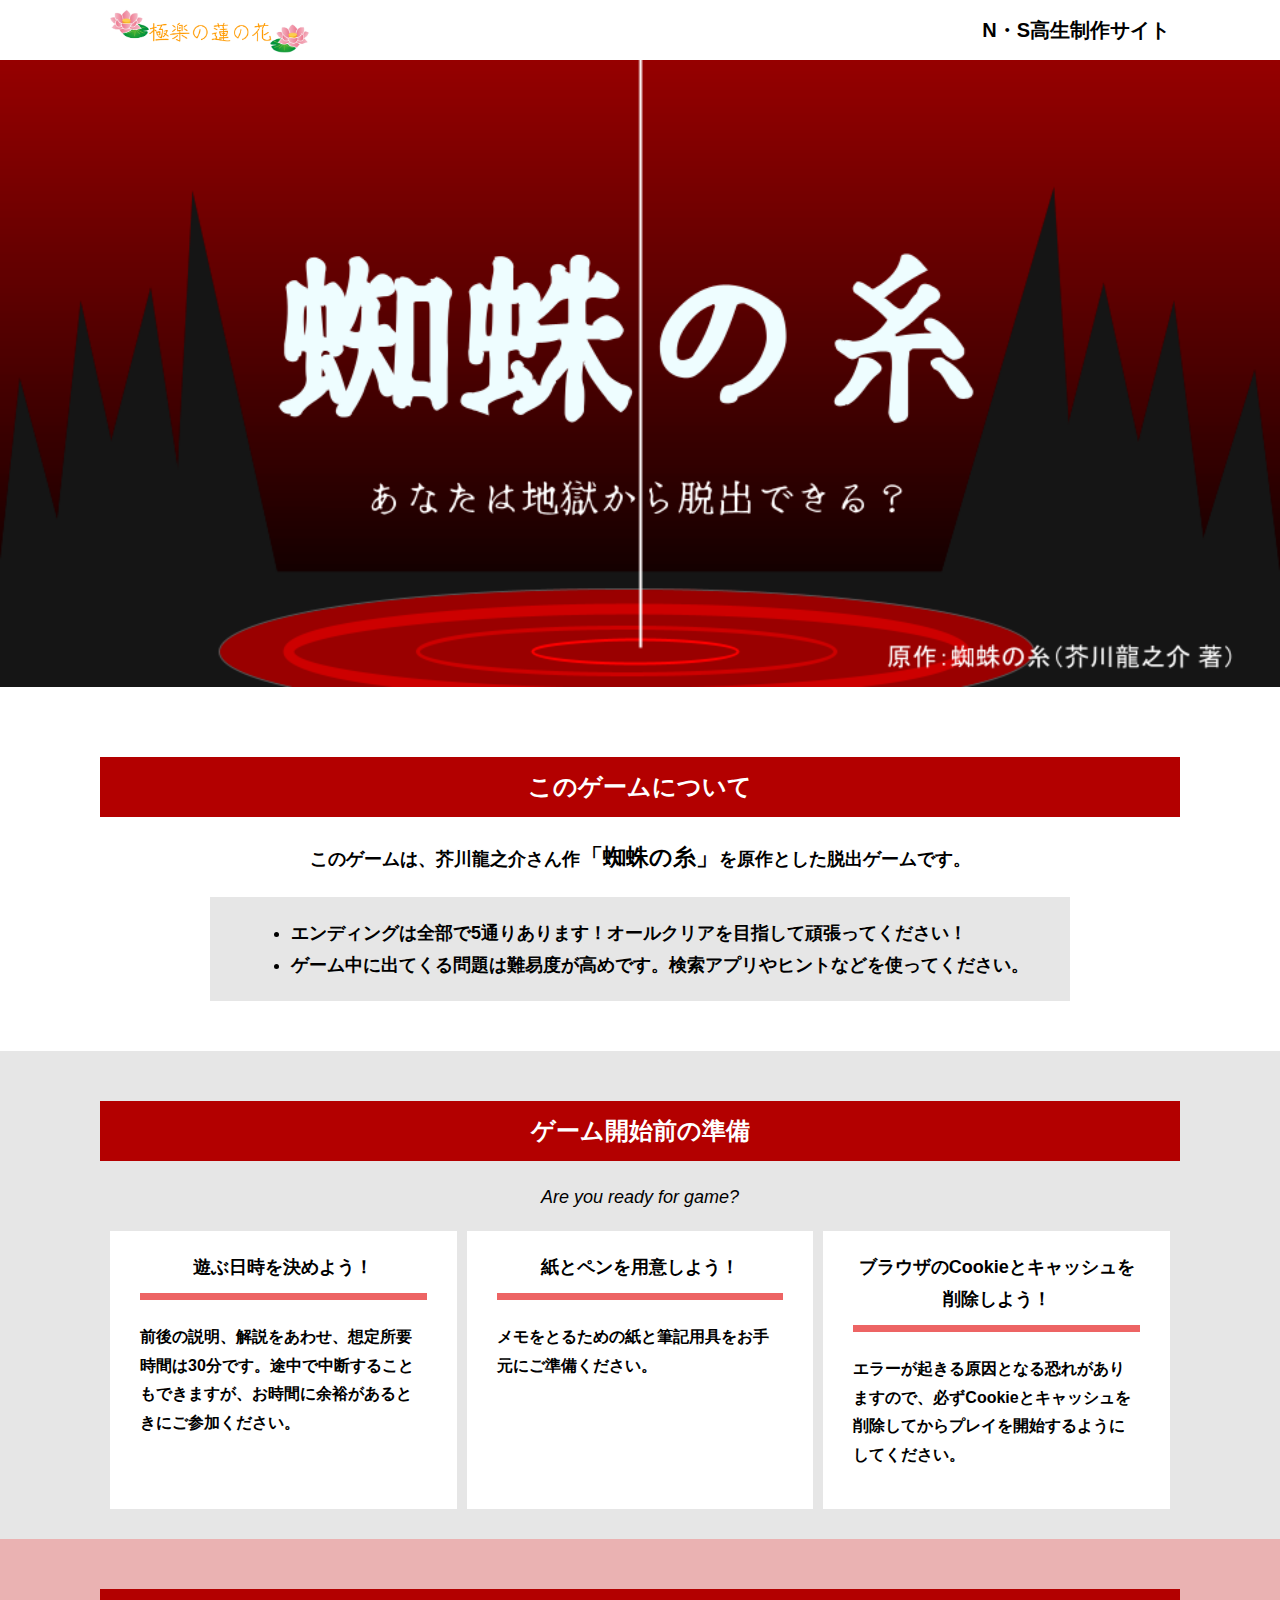
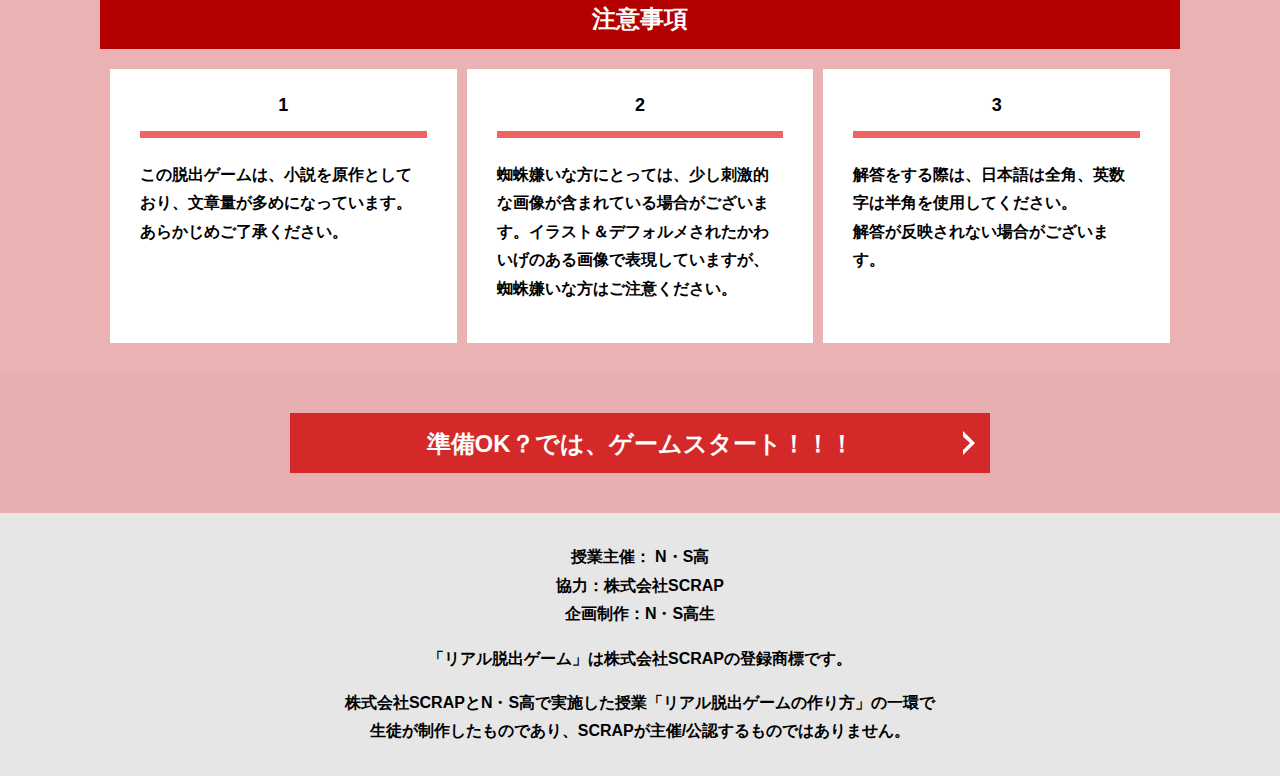
==== index.html @ 02ad41c4 "Add files via upload" ====
<!DOCTYPE html>
<html lang="ja">
<head>
  <meta charset="UTF-8">
  <meta http-equiv="X-UA-Compatible" content="IE=edge">
  <meta name="viewport" content="width=device-width, initial-scale=1.0">
  <title>蜘蛛の糸 : 脱出ゲーム │ Project N</title>
  <link rel="stylesheet" href="assets/css/normalize.css">
  <link rel="stylesheet" href="assets/css/style.css">
</head>
<body>
  <svg width="0" height="0" class="hidden">
    <symbol xmlns="http://www.w3.org/2000/svg" viewBox="0 0 12.47 24.94" id="arrow" class="arrow_svg">
      <title>arrow</title>
      <polygon points="0 24.94 0 19.66 7.35 12.47 0 5.92 0 0 12.47 12.47 0 24.94"/>
    </symbol>
  </svg>
  <header class="header">
    <div class="container">
      <div class="header__logo"><img src="assets/images/logo.png" alt="チームロゴ"></div>
      <div class="header__name">N・S高生制作サイト</div>
    </div>
  </header>
  <main class="main index-page">
    <!-- タイトルエリア　ここから -->
    <h1 class="main-title"><img src="assets/images/main_image.png" alt=""></h1>
    <!-- タイトルエリア　ここまで -->
    <section class="section section--story">
      <div class="container">
        <h2 class="section-title section-title--keycolor">このゲームについて</h2>
        <div class="story">
          <p class="text-center">
            このゲームは、芥川龍之介さん作<b class="bigmoji">「蜘蛛の糸」</b>を原作とした脱出ゲームです。
          </p>
          <div class="story__note__outer bg-color--gray">
            <ul class="story__note">
              <li>エンディングは全部で5通りあります！オールクリアを目指して頑張ってください！</li>
              <li>ゲーム中に出てくる問題は難易度が高めです。検索アプリやヒントなどを使ってください。</li>
            </ul>
          </div>
        </div>
      </div>
    </section>
    <section class="section bg-color--gray">
      <div class="container">
        <h2 class="section-title">ゲーム開始前の準備</h2>
        <p class="font-eng text-center">Are you ready for game?</p>
        <!--
          class名"row"内のclass名"column"が横並びになります。
          改行する場合は以下のように追加してください。
          <div class="row">
            <div class="column">
              ～ 内容 ～
            </div>
          </div>
        -->
        <div class="row">
          <div class="column">
            <div class="card">
              <h3 class="card__title3">遊ぶ日時を決めよう！</h3>
              <p class="card__content3">前後の説明、解説をあわせ、想定所要時間は30分です。途中で中断することもできますが、お時間に余裕があるときにご参加ください。</p>
            </div>
          </div>
          <div class="column">
            <div class="card">
              <h3 class="card__title3">紙とペンを用意しよう！</h3>
              <p class="card__content3">メモをとるための紙と筆記用具をお手元にご準備ください。</p>
            </div>
          </div>
          <div class="column">
            <div class="card">
              <h3 class="card__title3">ブラウザのCookieとキャッシュを<br>削除しよう！</h3>
              <p class="card__content3">エラーが起きる原因となる恐れがありますので、必ずCookieとキャッシュを削除してからプレイを開始するようにしてください。</p>
            </div>
          </div>
        </div>
      </div>
    </section>
    <section class="section bg-color--subcolor">
      <div class="container">
        <h2 class="section-title">注意事項</h2>
        <div class="row">
          <div class="column">
            <div class="card">
              <h3 class="card__title3">1</h3>
              <p class="card__content3">
                この脱出ゲームは、小説を原作としており、文章量が多めになっています。あらかじめご了承ください。
              </p>
            </div>
          </div>
          <div class="column">
            <div class="card">
              <h3 class="card__title3">2</h3>
              <p class="card__content3">
                蜘蛛嫌いな方にとっては、少し刺激的な画像が含まれている場合がございます。イラスト＆デフォルメされたかわいげのある画像で表現していますが、蜘蛛嫌いな方はご注意ください。
              </p>
            </div>
          </div>
          <div class="column">
            <div class="card">
              <h3 class="card__title3">3</h3>
              <p class="card__content3">
                解答をする際は、日本語は全角、英数字は半角を使用してください。<br>解答が反映されない場合がございます。
              </p>
            </div>
          </div>
        </div>
      </div>
    </section>
    <section class="section bg-color--keycolor">
      <div class="container">
        <a class="btn" href="main1.html">準備OK？では、ゲームスタート！！！<svg class="btn__arrow"><use xlink:href="#arrow"></use></svg></a>
      </div>
    </section>
  </main>
  <footer class="footer section bg-color--gray">
    <div class="container">
      <p class="text-center">授業主催： N・S高<br>協力：株式会社SCRAP<br>企画制作：N・S高生</p>
      <p class="text-center">「リアル脱出ゲーム」は株式会社SCRAPの登録商標です。</p>
      <p class="text-center">株式会社SCRAPとN・S高で実施した授業「リアル脱出ゲームの作り方」の一環で<br>生徒が制作したものであり、SCRAPが主催/公認するものではありません。</p>
    </div>
  </footer>
</body>
</html>
---- assets/css/style.css ----
@charset "UTF-8";
/****************************
 * 共通CSSのテンプレートです。
*****************************/
*,
*::before,
*::after {
  -webkit-box-sizing: border-box;
          box-sizing: border-box;
}

html {
  font-size: 18px;
  -webkit-box-sizing: border-box;
          box-sizing: border-box;
}

body {
  overflow-x: hidden;
  font-family: "游ゴシック体", "Yu Gothic", YuGothic, "ヒラギノ角ゴ Pro", "Hiragino Kaku Gothic Pro", "メイリオ", "Meiryo", sans-serif;
  font-size: 18px;
  line-height: 1.77778;
  font-weight: bold;
  text-decoration: none;
  border: none;
  list-style: none;
  color: #000;
  margin: 0;
}

img {
  width: 100%;
}

figure {
  margin: 0;
}

figcaption {
  margin-top: 30px;
  font-size: 14px;
}

@media screen and (max-width: 767px) {
  figcaption {
    font-size: 13px;
  }
}

input[type=text] {
  font-size: 18px;
  border: none;
  padding: 25px 35px;
  display: block;
  margin: 0 auto;
  max-width: 580px;
  width: 100%;
}

::-webkit-input-placeholder {
  color: #999;
}

:-ms-input-placeholder {
  color: #999;
}

::-ms-input-placeholder {
  color: #999;
}

::placeholder {
  color: #999;
}

button {
  cursor: pointer;
  display: block;
  border: none;
  margin: 0 auto;
  background-color: #7e0909;
  color: #fff;
  width: 287px;
  height: 55px;
}


/*******************
* Layout
*******************/
.section {
  padding-top: 30px;
  padding-bottom: 30px;
}

.section--clear {
  /* ステージクリア画面 */
  position: fixed;
  display: none;
  /* 読み込み時に一瞬表示されるのを防ぐ */
  -webkit-box-pack: center;
      -ms-flex-pack: center;
          justify-content: center;
  -webkit-box-align: center;
      -ms-flex-align: center;
          align-items: center;
  top: 0;
  bottom: 0;
  left: 0;
  right: 0;
  z-index: 200;
}

.section--clear.isClear {
  display: -webkit-box;
  display: -ms-flexbox;
  display: flex;
}

.container {
  width: 1100px;
  padding-left: 20px;
  padding-right: 20px;
  margin: 0 auto;
}

@media screen and (max-width: 1100px) {
  .container {
    width: calc(100% - 40px);
  }
}

.row {
  display: -webkit-box;
  display: -ms-flexbox;
  display: flex;
  -ms-flex-line-pack: stretch;
      align-content: stretch;
  gap: 10px;
}

.row + .row {
  margin-top: 20px;
}

.column {
  width: 100%;
}

.hint-page .card {
  height: auto;
}

.hint-page .card__content {
  display: none;
}

.hint-page .card__arrow {
  position: absolute;
  top: calc(50% - 12px);
  right: 45px;
  -webkit-transform: rotate(90deg);
          transform: rotate(90deg);
  -webkit-transition: all 0.3s;
  transition: all 0.3s;
  fill: #ffa0a0;
  width: 12px;
  height: 24px;
}

.hint-page .card.is-open .card__content {
  display: block;
}

.hint-page .card.is-open .card__arrow {
  -webkit-transform: rotate(-90deg);
          transform: rotate(-90deg);
}

.box {
  padding: 35px 30px;
}

.youtube {
  position: relative;
  width: 100%;
  padding-top: 56.25%;
}

.youtube iframe {
  position: absolute;
  top: 0;
  left: 0;
  width: 100%;
  height: 100%;
}

.youtube__container {
  max-width: 800px;
  margin: 0 auto;
}

/*********************
* Color
*********************/
.bg-color--keycolor {
  background-color: rgba(179, 0, 0, 0.315);
}

.bg-color--subcolor {
  background-color: rgba(185, 0, 0, 0.301);
}

.bg-color--gray {
  background-color: #e6e6e6;
}

/*********************
* title
**********************/
.main-title {
  margin: 0;
}

.sub-title {
  text-align: center;
  font-size: 18px;
  line-height: 1.66667;
}

.sub-title__bg {
  background-color: rgb(179, 0, 0);
  padding-left: 1rem;
  padding-right: 1rem;
}

.section-title {
  font-size: 24px;
  line-height: 1.75;
  text-align: center;
  padding: 9px 20px;
  background-color: rgb(179, 0, 0);
  margin-bottom: 20px;
  margin-left: -10px;
  margin-right: -10px;
  color: #fff;
}

.section-title__stage {
  display: inline-block;
  margin-right: 2rem;
}

.section-title--keycolorlight {
  background-color: rgb(179, 0, 0);
}

.section-title--keycolorlight .section-title__stage {
  color: #fff;
}

.section-title--keycolor {
  background-color: rgb(179, 0, 0);
}

.section-title--story {
  width: 330px;
  margin: 0 auto 20px;
}

.section-title--border {
  position: relative;
  font-size: 30px;
  text-align: center;
  line-height: 1.06667;
  margin: 0;
  padding-bottom: 15px;
  color: #701919;
}

.section-title--border::after {
  position: absolute;
  bottom: 0;
  left: calc(50% - 95px);
  display: block;
  content: '';
  background-color: #fff;
  height: 2.6px;
  width: 190px;
}

.section-title--border--final-1 {
  position: relative;
  font-size: 30px;
  text-align: center;
  line-height: 1.06667;
  margin: 0;
  padding-bottom: 15px;
  color: #701919;
}

/******************
* text
******************/
.font-eng {
  font-style: italic;
  font-weight: normal;
}

/*************************
* Button
*************************/
.btn {
  display: block;
  text-decoration: none;
  cursor: pointer;
  background-color: #d42929;
  color: #fff;
  font-size: 24px;
  line-height: 1.54167;
  text-align: center;
  padding: 11.5px;
  width: calc(100% - 40px);
  max-width: 700px;
  margin: 10px auto;
  position: relative;
}

.btn:hover {
  opacity: 0.7;
}

.btn__arrow {
  position: absolute;
  top: calc(50% - 12px);
  right: 15px;
  fill: #fff;
  width: 12px;
  height: 24px;
}

.btn-mainpage {
  display: block;
  text-decoration: none;
  cursor: pointer;
  background-color: #c01e1e;
  color: #fff;
  font-size: 24px;
  line-height: 1.54167;
  text-align: center;
  padding: 11.5px;
  width: calc(100% - 20px);
  max-width: 700px;
  margin: 10px auto;
  position: relative;
}

.btn-mainpage:hover {
  background-color: orangered;
}

.btn-12__arrow {
  position: absolute;
  top: calc(50% - 12px);
  right: 15px;
  fill: #fff;
  width: 12px;
  height: 24px;
}



/****************
* header
*****************/
.header {
  background-color: #fff;
  height: 60px;
}

.header .container {
  display: -webkit-box;
  display: -ms-flexbox;
  display: flex;
  -webkit-box-pack: justify;
      -ms-flex-pack: justify;
          justify-content: space-between;
  -webkit-box-align: center;
      -ms-flex-align: center;
          align-items: center;
  height: 100%;
}

.header__logo {
  width: 330px;
  height: 42px;
}

.header__name {
  font-size: 20px;
  line-height: 1.1;
}

.footer {
  font-size: 16px;
}

.footer p:first-child {
  margin-top: 0;
}

.footer p:last-child {
  margin-bottom: 0;
}

/********************
* main
********************/
.story__note {
  margin: 0;
}

.story__note__outer {
  width: 860px;
  display: -webkit-box;
  display: -ms-flexbox;
  display: flex;
  padding: 20px;
  margin: 20px auto;
  -webkit-box-pack: center;
      -ms-flex-pack: center;
          justify-content: center;
}

@media screen and (max-width: 940px) {
  .story__note__outer {
    width: 100%;
  }
}

.stage-column__container + .stage-column__container {
  border-top: 2px solid #fff;
}

.answer {
  font-size: 18px;
  margin-bottom: 20px;
  line-height: 80px;
  word-spacing: 20px;
}

.err-message {
  color: #c1272d;
  font-size: 18px;
  text-align: center;
}

.link-hint {
  text-align: center;
  display: block;
  margin-top: 20px;
}

.clear-message {
  background-color: #deb0b0;
  padding: 30px 30px 60px;
  position: relative;
}

.clear-message__title {
  position: relative;
  display: block;
  text-align: center;
  color: #701919;
  font-size: 30px;
  padding-bottom: 10px;
  margin-bottom: 35px;
}

.clear-message__title::after {
  content: '';
  position: absolute;
  display: block;
  width: 700px;
  height: 2px;
  background-color: #fff;
  bottom: 0;
  left: calc(50% - (700px/2));
}

.clear-message__content {
  text-align: left;
}

.clear-message__contentCenter {
  text-align: center;
}

.clear-message__btn {
  position: absolute;
  bottom: -30px;
  left: calc(50% - 144px);
  width: 288px;
  margin: 0;
}

/********************
* Utility
********************/
.text-center {
  text-align: center;
}

.text-left {
  text-align: left;
}

.text-right {
  text-align: right;
}

.hidden {
  display: none;
}

.header__logo{
  width:200px;
}

.image__hint2{
 width:100%; 
}

.bunsyou{
  text-indent: 1rem;
}
.danraku{
  padding-left: 1rem;
}
.strongred{
  color : red ;
}

.bigmoji{
  font-size: 23px;
}
.normal{
  font-weight: normal;
  font-size : 14px;
}
.paddingU{
  padding-bottom: 40px;
}
.textcenter{
  text-align: center;
}
.image__container_answerpage{
  text-align: center;
}
.column_right{
  padding-left: 2%;
}
.akaitori{
  max-width: 285px;
  text-align: center;
}
.kyuuji{
  border-width: 0px 0px 0px 3px;
  border-color: rgb(121, 0, 0);
  border-style: solid;
  padding-left: 10px;
}




/* end 5 color*/
.strongorange{
  color: rgb(255, 102, 0);
}
.section-title--border--final-2 {
  position: relative;
  font-size: 30px;
  text-align: center;
  line-height: 1.06667;
  margin: 0;
  padding-bottom: 15px;
  color: orange;
}
.bg-color--keycolor2 {
  background-color: rgba(255, 136, 0, 0.315);
}
.section-title2 {
  font-size: 24px;
  line-height: 1.75;
  text-align: center;
  padding: 9px 20px;
  background-color: rgb(255, 102, 0);
  margin-bottom: 20px;
  color: #fff;
}

.btn-mainpage2 {
  display: block;
  text-decoration: none;
  cursor: pointer;
  background-color: rgb(255, 102, 0);
  color: #fff;
  font-size: 24px;
  line-height: 1.54167;
  text-align: center;
  padding: 11.5px;
  width: calc(100% - 20px);
  max-width: 700px;
  margin: 10px auto;
  position: relative;
}

.btn-mainpage2:hover {
  background-color: orangered;
}


/*card*/
.card {
  background-color: #fff;
  margin-bottom: 20px;
  height: 100%;
}

.card__title {
  position: relative;
  cursor: pointer;
  
  font-size: 24px;
  line-height: 1.75;
  text-align: center;
  padding: 9px 20px;
  background-color: rgb(179, 0, 0);
  margin: 0 -20px 20px -20px;
  color: #fff;
}

.card__content {
  -webkit-transition: all 0.3s;
  transition: all 0.3s;
  font-size: 16px;
  padding: 20px 30px;
  margin: 0;
  position: relative;
}

.card__title2 {
  font-size: 18px;
  text-align: center;
  margin: 0;
  padding: 20px 30px;
  position: relative;
  cursor: pointer;
}

.card__content2 {
  -webkit-transition: all 0.3s;
  transition: all 0.3s;
  font-size: 16px;
  padding: 20px 30px;
  margin: 0;
  position: relative;
}

.card__content2::before {
  display: block;
  content: '';
  width: calc(100% - 60px);
  height: 7px;
  background-color: rgb(255, 102, 0);
  position: absolute;
  top: -10px;
  left: 30px;
}

.card__title3 {
  font-size: 18px;
  text-align: center;
  margin: 0;
  padding: 20px 30px;
  position: relative;
  cursor: pointer;
}

.card__content3 {
  -webkit-transition: all 0.3s;
  transition: all 0.3s;
  font-size: 16px;
  padding: 20px 30px;
  margin: 0;
  position: relative;
}

.card__content3::before {
  display: block;
  content: '';
  width: calc(100% - 60px);
  height: 7px;
  background-color: #ed6464;
  position: absolute;
  top: -10px;
  left: 30px;
}


.hint-page .card__content3 {
  display: none;
  text-align: center;
}
.hint-page .card.is-open .card__content3 {
  display: block;
}


/*# sourceMappingURL=style.css.map */
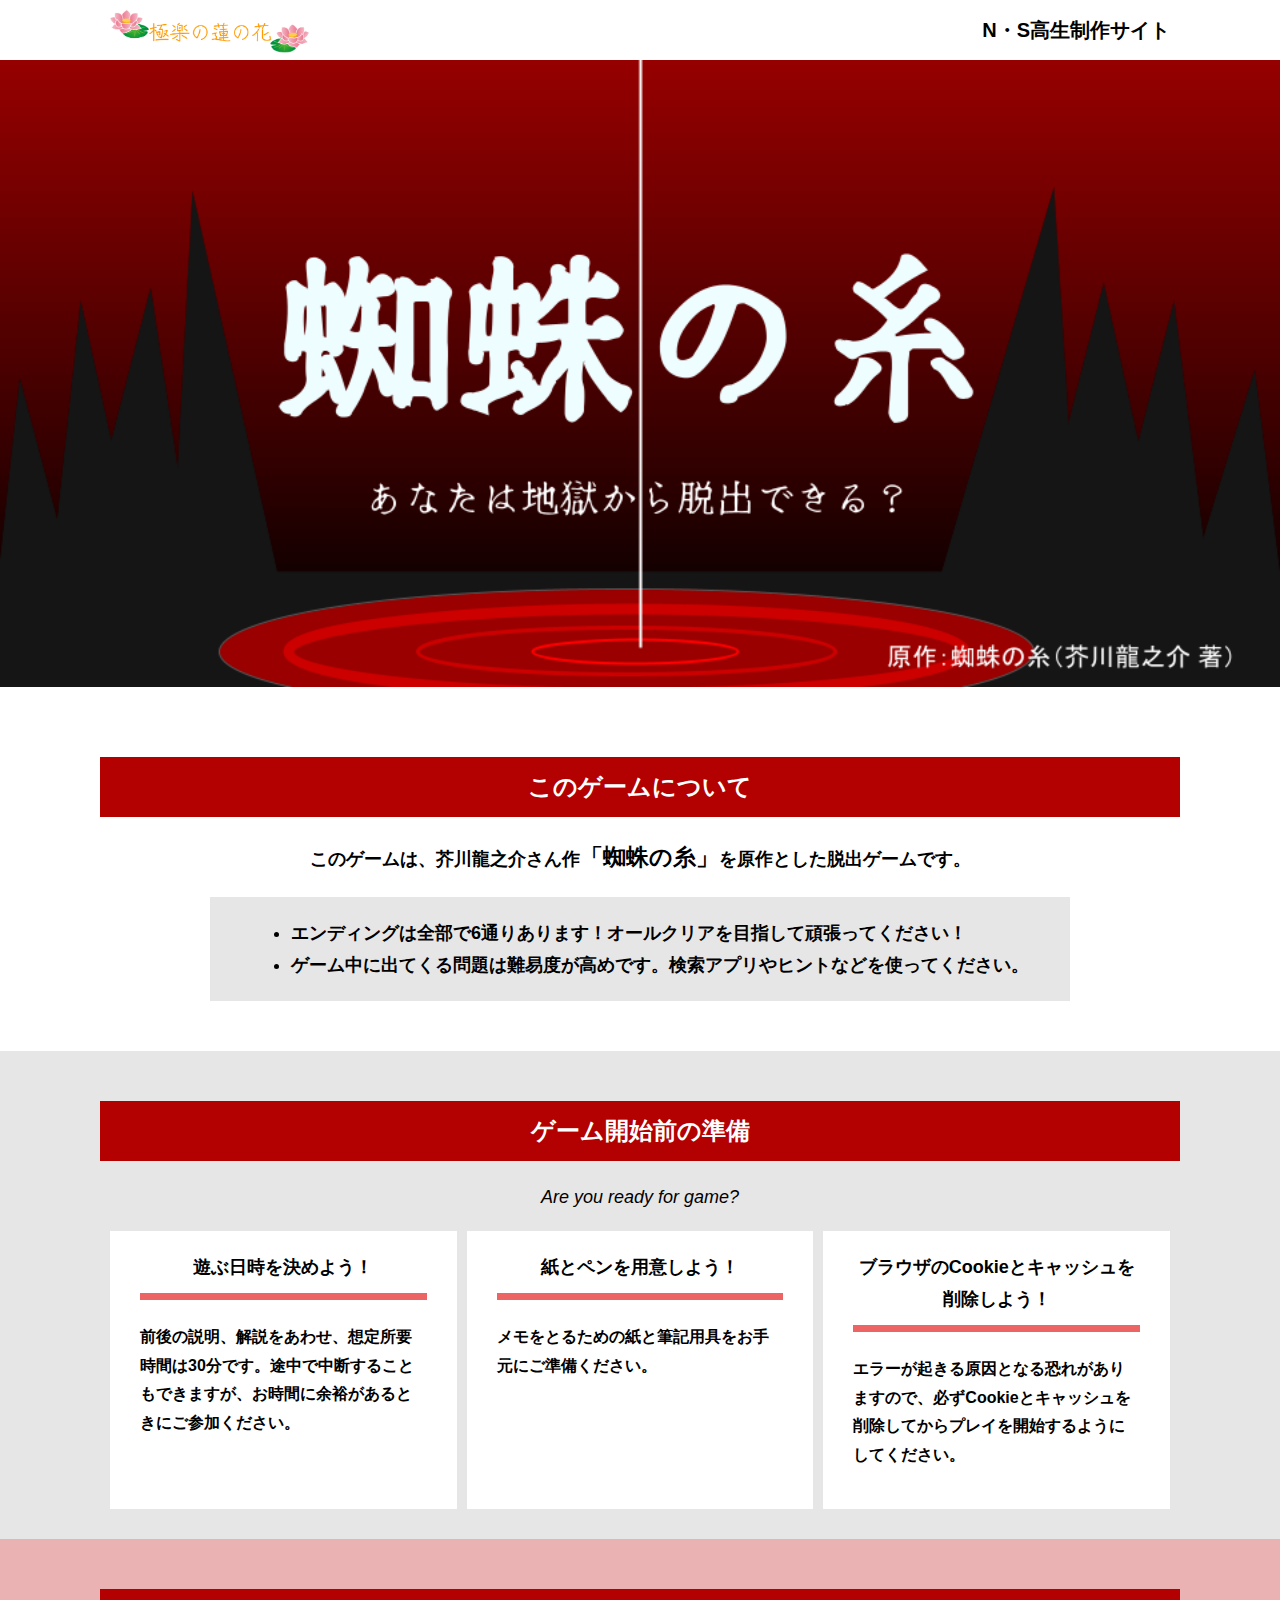
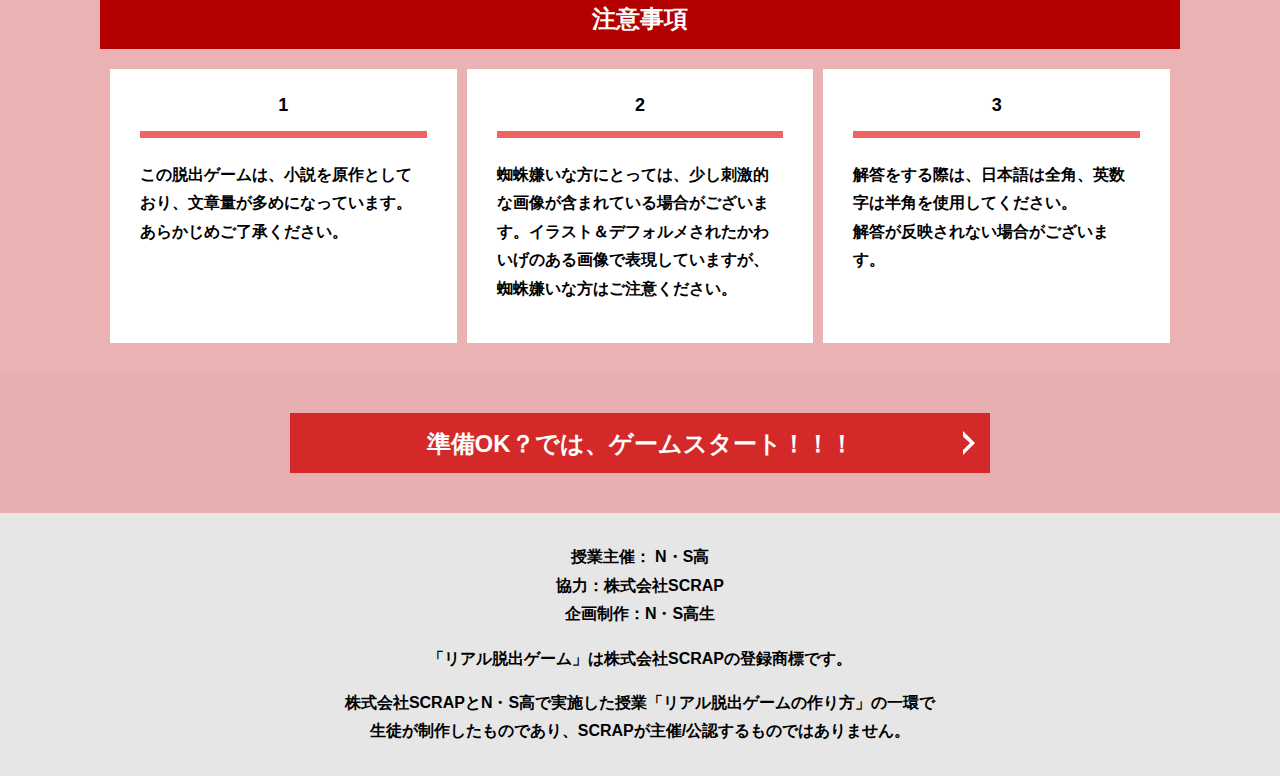
==== commit d995f489: "Update index.html" ====
--- a/index.html
+++ b/index.html
@@ -5,6 +5,7 @@
   <meta http-equiv="X-UA-Compatible" content="IE=edge">
   <meta name="viewport" content="width=device-width, initial-scale=1.0">
   <title>蜘蛛の糸 : 脱出ゲーム │ Project N</title>
+  <link rel="icon" href="favicon.ico">
   <link rel="stylesheet" href="assets/css/normalize.css">
   <link rel="stylesheet" href="assets/css/style.css">
 </head>
@@ -34,7 +35,7 @@
           </p>
           <div class="story__note__outer bg-color--gray">
             <ul class="story__note">
-              <li>エンディングは全部で5通りあります！オールクリアを目指して頑張ってください！</li>
+              <li>エンディングは全部で6通りあります！オールクリアを目指して頑張ってください！</li>
               <li>ゲーム中に出てくる問題は難易度が高めです。検索アプリやヒントなどを使ってください。</li>
             </ul>
           </div>
